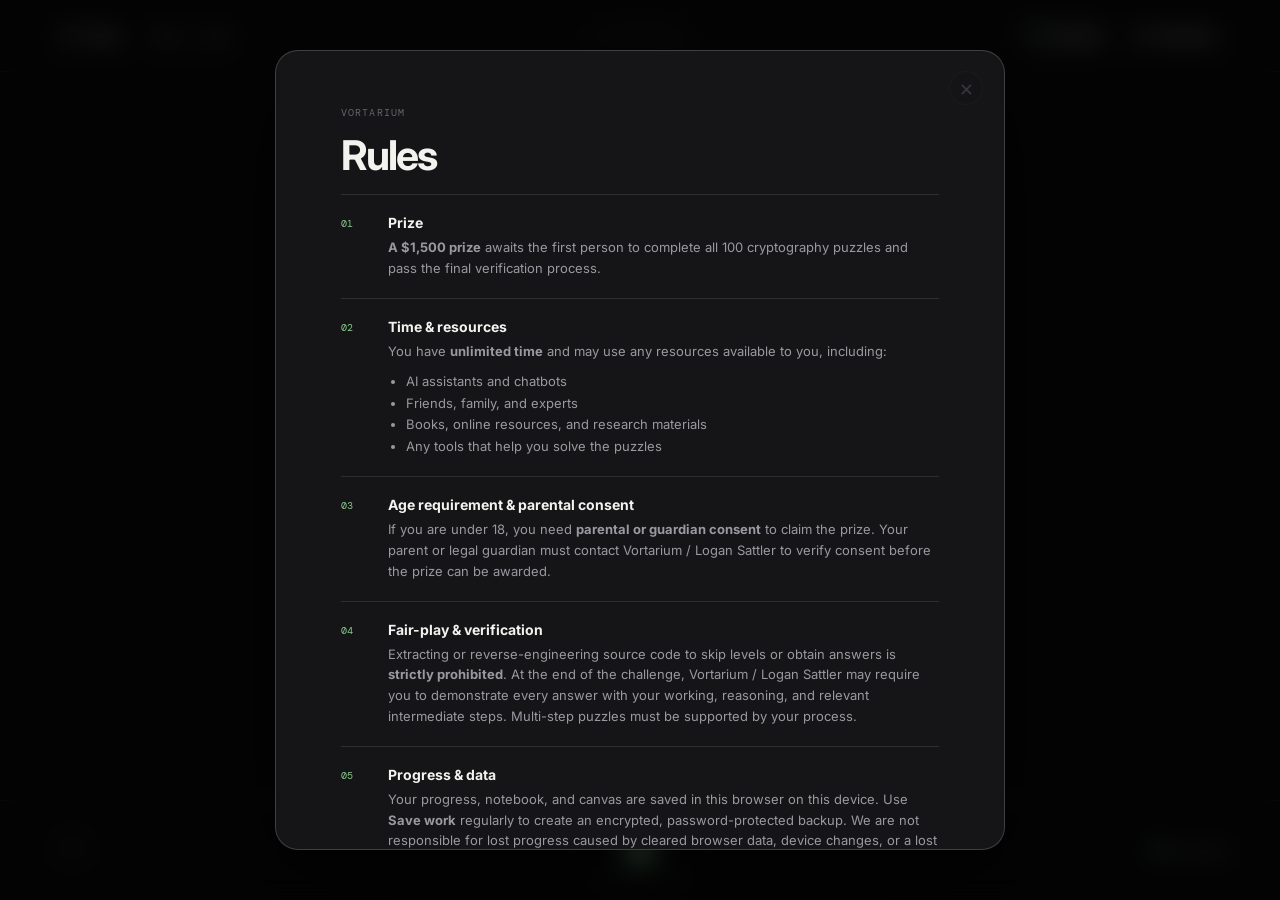
==== index.html @ d349df9b "Add files via upload" ====
<!doctype html>
<html lang="en">
  <head>
    <meta charset="UTF-8" />
    <meta name="viewport" content="width=device-width, initial-scale=1.0" />
    <meta name="theme-color" content="#0b0b0d" />
    <title>The Vortarium Puzzles</title>
    <link rel="preconnect" href="https://fonts.googleapis.com" />
    <link rel="preconnect" href="https://fonts.gstatic.com" crossorigin />
    <link href="https://fonts.googleapis.com/css2?family=DM+Mono:wght@400;500&family=Inter:wght@400;500;600;700&display=swap" rel="stylesheet" />
    <link rel="stylesheet" href="styles.css" />
  </head>
  <body>
    <div class="app-shell" id="appShell">
      <header class="app-header">
        <div class="header-side header-left">
          <button class="icon-button labeled-button" id="openRules" aria-label="Open rulebook">
            <span class="book-icon" aria-hidden="true"></span><span>Rules</span>
          </button>
          <div class="file-actions">
            <button class="icon-button compact-button" id="saveProgress" title="Download your encrypted work">Save</button>
            <button class="icon-button compact-button" id="loadProgress" title="Restore previously downloaded work">Load</button>
            <input id="importFile" type="file" accept=".txt" hidden />
          </div>
        </div>

        <div class="header-title">
          <p class="header-title-main">Vortarium</p>
          <p class="header-title-sub">100 Puzzle Challenge</p>
        </div>

        <div class="header-side header-right">
          <button class="canvas-launch" id="openCanvas" aria-label="Open infinite canvas">
            <span class="canvas-glyph" aria-hidden="true"><i></i><i></i><i></i><i></i></span>
            <span>Canvas</span>
          </button>
          <button class="icon-button labeled-button" id="toggleNotebook" aria-expanded="false">
            <span class="note-icon" aria-hidden="true"></span><span>Notebook</span>
          </button>
        </div>
      </header>

      <main class="workspace">
        <section class="question-pane" aria-live="polite">
          <div class="question-inner">
            <p class="eyebrow zone-label"><span id="zoneNumeral">I.</span> <span id="zoneName" class="zone-name">Foundation</span> <span class="zone-sep">—</span> <span id="zoneProgress">1/10</span></p>
            <h1 id="puzzleTitle">PUZZLE 1</h1>
            <div class="prompt-card" id="promptCard">
              <pre id="puzzlePrompt"></pre>
            </div>
            <div class="puzzle-media" id="puzzleMedia" hidden></div>
            <div class="puzzle-widget" id="puzzleWidget" hidden></div>
            <div class="answer-area">
              <label for="answerInput">Answer</label>
              <div class="answer-control">
                <input id="answerInput" autocomplete="off" autocapitalize="off" spellcheck="false" placeholder="Enter your answer" />
                <button id="submitAnswer" class="submit-button">Check <span>↵</span></button>
              </div>
              <p class="answer-message" id="answerMessage" role="status"></p>
            </div>
            <p class="archive-notice" id="archiveNotice" hidden>More puzzles will appear here when they are added.</p>
          </div>
        </section>

        <aside class="notebook-pane" id="notebookPane" aria-label="Shared notebook">
          <div class="notebook-head">
            <div><p class="eyebrow">PRIVATE WORKSPACE</p><h2>Notebook</h2></div>
            <button class="close-pane" id="closeNotebook" aria-label="Close notebook">×</button>
          </div>
          <div class="format-toolbar" aria-label="Notebook formatting">
            <button data-command="bold" title="Bold"><strong>B</strong></button>
            <button data-command="underline" title="Underline"><u>U</u></button>
            <span></span>
            <button data-command="insertUnorderedList" title="Bulleted list">• —</button>
            <button data-command="insertOrderedList" title="Numbered list">1.</button>
          </div>
          <div class="notebook-editor" id="notebookEditor" contenteditable="true" data-placeholder="Start a shared set of notes…"></div>
          <p class="notebook-foot">Saved automatically on this device.</p>
        </aside>
      </main>

      <footer class="app-footer">
        <button class="grid-button" id="openLevelSelect" aria-label="Choose a level" title="Level selection">
          <span></span><span></span><span></span><span></span>
        </button>
        <div class="footer-center">
          <div class="nav-buttons">
            <button class="nav-button" id="previousLevel" aria-label="Previous puzzle">←</button>
            <div class="level-readout">
              <p>PUZZLE</p>
              <div class="level-number-wrap"><span id="footerLevel">1</span></div>
            </div>
            <button class="nav-button" id="nextLevel" aria-label="Next puzzle">→</button>
          </div>
          <p class="footer-difficulty" id="footerDifficulty">PUZZLE 1 / 100</p>
        </div>
        <div class="footer-status"><span class="status-dot" id="statusDot"></span><span id="statusText">In progress</span></div>
      </footer>
    </div>

    <div class="modal-backdrop rules-backdrop hidden" id="rulesModal" role="dialog" aria-modal="true" aria-labelledby="rulesTitle">
      <section class="modal rules-modal">
        <button class="modal-x rules-x" id="closeRules" aria-label="Close rules" disabled>×</button>
        <div class="rules-scroll" id="rulesScroll">
          <p class="eyebrow">VORTARIUM</p>
          <h2 id="rulesTitle">Rules</h2>
          <div class="rule-card"><span>01</span><div><h3>Prize</h3><p><strong>A $1,500 prize</strong> awaits the first person to complete all 100 cryptography puzzles and pass the final verification process.</p></div></div>
          <div class="rule-card"><span>02</span><div><h3>Time &amp; resources</h3><p>You have <strong>unlimited time</strong> and may use any resources available to you, including:</p><ul><li>AI assistants and chatbots</li><li>Friends, family, and experts</li><li>Books, online resources, and research materials</li><li>Any tools that help you solve the puzzles</li></ul></div></div>
          <div class="rule-card"><span>03</span><div><h3>Age requirement &amp; parental consent</h3><p>If you are under 18, you need <strong>parental or guardian consent</strong> to claim the prize. Your parent or legal guardian must contact Vortarium / Logan Sattler to verify consent before the prize can be awarded.</p></div></div>
          <div class="rule-card"><span>04</span><div><h3>Fair-play &amp; verification</h3><p>Extracting or reverse-engineering source code to skip levels or obtain answers is <strong>strictly prohibited</strong>. At the end of the challenge, Vortarium / Logan Sattler may require you to demonstrate every answer with your working, reasoning, and relevant intermediate steps. Multi-step puzzles must be supported by your process.</p></div></div>
          <div class="rule-card"><span>05</span><div><h3>Progress &amp; data</h3><p>Your progress, notebook, and canvas are saved in this browser on this device. Use <strong>Save work</strong> regularly to create an encrypted, password-protected backup. We are not responsible for lost progress caused by cleared browser data, device changes, or a lost backup password.</p></div></div>
          <div class="rule-card"><span>06</span><div><h3>Puzzle instructions &amp; answers</h3><p>Every instruction for every level appears inside the puzzle screen. There are <strong>no hidden answers</strong> elsewhere in the interface. All answers are case-sensitive and must be typed <strong>exactly</strong> as the puzzle specifies.</p></div></div>
          <div class="rules-consent" id="rulesConsent">
            <label><input type="checkbox" id="termsCheck" /> <span>I have read and agree to these terms and conditions.</span></label>
            <button class="consent-close" id="consentClose" disabled>Begin puzzles <span>→</span></button>
          </div>
          <button class="reset-data-button" id="requestReset" hidden>RESET ALL DATA</button>
        </div>
      </section>
    </div>

    <div class="modal-backdrop hidden" id="levelsModal" role="dialog" aria-modal="true" aria-labelledby="levelsTitle">
      <section class="modal levels-modal">
        <button class="modal-x" id="closeLevelSelect" aria-label="Close level selection">×</button>
        <div class="modal-heading"><p class="eyebrow">PUZZLE INDEX</p><h2 id="levelsTitle">Select a puzzle</h2><p>Unlocked puzzles can be revisited at any time.</p></div>
        <div class="level-grid" id="levelGrid"></div>
        <div class="level-key"><span class="key-current"></span> Current <span class="key-unlocked"></span> Unlocked <span class="key-locked"></span> Locked</div>
      </section>
    </div>

    <section class="canvas-overlay hidden" id="canvasOverlay" aria-label="Infinite canvas">
      <div class="canvas-head">
        <div><p class="eyebrow">PRIVATE WORKSPACE</p><h2>Canvas</h2></div>
        <div class="canvas-controls">
          <div class="color-picker" aria-label="Ink color">
            <button class="color-swatch active" data-color="#f2f2ee" style="--swatch:#f2f2ee" title="White"></button>
            <button class="color-swatch" data-color="#ef7575" style="--swatch:#ef7575" title="Red"></button>
            <button class="color-swatch" data-color="#e9c65d" style="--swatch:#e9c65d" title="Yellow"></button>
            <button class="color-swatch" data-color="#88bf8a" style="--swatch:#88bf8a" title="Green"></button>
            <button class="color-swatch" data-color="#79a9eb" style="--swatch:#79a9eb" title="Blue"></button>
          </div>
          <button class="tool-toggle active" id="drawTool">Draw</button>
          <button class="tool-toggle" id="eraseTool">Erase</button>
          <button class="tool-toggle" id="clearCanvas">Clear</button>
          <button class="modal-x" id="closeCanvas" aria-label="Close canvas">×</button>
        </div>
      </div>
      <canvas id="drawingCanvas"></canvas>
      <div class="canvas-help">Scroll to zoom · Middle drag to pan · Left drag to draw · Right drag to erase</div>
    </section>

    <div class="lightbox-overlay hidden" id="imageLightbox" role="dialog" aria-modal="true" aria-label="Image preview">
      <button class="lightbox-close" id="closeLightbox" aria-label="Close image preview">×</button>
      <img id="lightboxImage" src="" alt="" />
    </div>

    <div class="text-overlay hidden" id="textOverlay" role="dialog" aria-modal="true" aria-label="Text file preview">
      <div class="text-overlay-head">
        <span id="textOverlayName">file.txt</span>
        <button class="modal-x" id="closeTextOverlay" aria-label="Close text preview">×</button>
      </div>
      <pre class="text-overlay-body" id="textOverlayBody"></pre>
    </div>

    <div class="modal-backdrop hidden" id="resetConfirmModal" role="dialog" aria-modal="true" aria-labelledby="resetConfirmTitle">
      <section class="modal reset-modal">
        <h2 id="resetConfirmTitle">Reset all data?</h2>
        <p>All puzzle progress, notebook notes, and canvas work on this device will be permanently erased.</p>
        <div class="reset-actions"><button class="secondary-button" id="cancelReset">Cancel</button><button class="danger-button" id="confirmReset">Yes, continue</button></div>
      </section>
    </div>

    <div class="modal-backdrop hidden" id="resetPhraseModal" role="dialog" aria-modal="true" aria-labelledby="resetPhraseTitle">
      <section class="modal reset-modal">
        <h2 id="resetPhraseTitle">One final check</h2>
        <p>Type this sentence exactly to permanently erase everything:</p>
        <p class="reset-phrase">I understand I will lose all my data.</p>
        <label class="sr-only" for="resetPhraseInput">Acknowledgement sentence</label>
        <input class="reset-phrase-input" id="resetPhraseInput" autocomplete="off" spellcheck="false" />
        <p class="reset-error" id="resetError" role="status"></p>
        <p class="reset-wait" id="resetWait" role="status"></p>
        <div class="reset-actions"><button class="secondary-button" id="cancelPhraseReset">Cancel</button><button class="danger-button" id="completeReset" disabled>Erase everything</button></div>
      </section>
    </div>

    <div class="toast" id="toast" role="status"></div>
    <script src="app.js"></script>
  </body>
</html>
---- styles.css ----
:root {
  color-scheme: dark;
  --bg: #0b0b0d;
  --surface: #131316;
  --surface-raised: #1a1a1e;
  --surface-soft: #202025;
  --line: rgba(255, 255, 255, .1);
  --line-bright: rgba(255, 255, 255, .18);
  --text: #f2f2ee;
  --muted: #99999f;
  --faint: #64646b;
  --accent: #91c996;
  --accent-rgb: 145, 201, 150;
  --danger: #e47070;
  font-family: Inter, Arial, sans-serif;
  background: var(--bg);
}

* { box-sizing: border-box; }
html, body { width: 100%; min-height: 100%; margin: 0; }
body { background: radial-gradient(ellipse 75% 50% at 50% -20%, #1c1c21 0%, var(--bg) 64%); color: var(--text); overflow: hidden; }
button, input { font: inherit; }
button { color: inherit; cursor: pointer; }
button:focus-visible, input:focus-visible, [contenteditable="true"]:focus-visible { outline: 2px solid var(--accent); outline-offset: 3px; }
.app-shell { height: 100dvh; min-height: 620px; display: grid; grid-template-rows: 72px minmax(0, 1fr) 100px; position: relative; overflow: hidden; }
.app-header, .app-footer { z-index: 5; background: rgba(13,13,15,.83); backdrop-filter: blur(22px); -webkit-backdrop-filter: blur(22px); }
.app-header { height: 72px; border-bottom: 1px solid var(--line); display: grid; grid-template-columns: 1fr minmax(0, 1fr) 1fr; align-items: center; padding: 0 clamp(18px, 4vw, 54px); }
.header-title { grid-column: 2; text-align: center; color: var(--faint); font-family: 'DM Mono', ui-monospace, monospace; line-height: 1.5; }
.header-title p { margin: 0; white-space: nowrap; overflow: hidden; text-overflow: ellipsis; letter-spacing: .1em; }
.header-title-main { font-size: 11px; }
.header-title-sub { font-size: 9px; }
.header-side { display: flex; align-items: center; gap: 10px; }
.header-right { justify-content: flex-end; }
.file-actions { display: flex; overflow: hidden; border: 1px solid var(--line); border-radius: 10px; }
.file-actions .compact-button + .compact-button { border-left: 1px solid var(--line); }
.icon-button, .canvas-launch, .nav-button, .grid-button, .submit-button, .close-pane, .modal-x, .format-toolbar button, .tool-toggle, .color-swatch, .consent-close { border: 0; background: transparent; transition: transform .18s ease, background-color .18s ease, color .18s ease, border-color .18s ease, opacity .18s ease; }
.icon-button:hover, .canvas-launch:hover, .nav-button:not(:disabled):hover, .grid-button:hover, .close-pane:hover, .modal-x:hover, .format-toolbar button:hover, .tool-toggle:hover { background: var(--surface-soft); }
.icon-button:active, .canvas-launch:active, .nav-button:active, .grid-button:active, .submit-button:active { transform: scale(.96); }
.labeled-button { min-height: 37px; display: inline-flex; align-items: center; gap: 9px; padding: 0 12px; border: 1px solid var(--line); border-radius: 10px; font-size: 12px; font-weight: 600; letter-spacing: .02em; }
.compact-button { padding: 9px 10px; font-size: 11px; font-weight: 600; color: var(--muted); }
.book-icon { width: 14px; height: 15px; display: block; border: 1.5px solid var(--text); border-radius: 2px 4px 4px 2px; position: relative; }
.book-icon::before { content: ''; position: absolute; left: 3px; top: 2px; height: 9px; border-left: 1px solid var(--text); opacity: .7; }
.note-icon { width: 13px; height: 16px; display: block; border: 1.5px solid var(--text); border-radius: 3px; position: relative; }
.note-icon::after { content: ''; position: absolute; width: 6px; height: 1px; top: 5px; left: 2px; background: var(--text); box-shadow: 0 3px 0 var(--text); }
.canvas-launch { display: flex; align-items: center; gap: 9px; padding: 8px 14px; border: 1px solid var(--line-bright); border-radius: 100px; background: rgba(255,255,255,.035); font-size: 12px; font-weight: 600; letter-spacing: .04em; }
.canvas-glyph { display: grid; grid-template-columns: repeat(2, 4px); gap: 2px; }
.canvas-glyph i { width: 4px; height: 4px; border-radius: 50%; background: var(--accent); }
.workspace { min-height: 0; display: flex; }
.question-pane { width: 100%; min-width: 0; overflow: auto; transition: width .42s cubic-bezier(.2,.8,.2,1); }
.question-inner { width: min(680px, calc(100% - 50px)); margin: 0 auto; min-height: 100%; padding: clamp(46px, 10vh, 100px) 0 70px; display: flex; flex-direction: column; justify-content: center; }
.question-meta { display: flex; gap: 10px; align-items: center; margin-bottom: 34px; }
.section-label, .difficulty-pill, .eyebrow, .answer-area label, .footer-difficulty { font-family: 'DM Mono', ui-monospace, monospace; font-size: 10px; letter-spacing: .11em; }
.section-label { color: var(--accent); }
.difficulty-pill { color: var(--muted); border-left: 1px solid var(--line-bright); padding-left: 10px; }
.eyebrow { color: var(--faint); margin: 0 0 11px; }
.zone-label { margin: 0 0 11px; }
.zone-name { font-weight: 700; }
.zone-sep { color: var(--faint); margin: 0 2px; }
h1, h2, h3, p { margin-top: 0; }
h1 { margin-bottom: 11px; font-size: clamp(30px, 4.2vw, 46px); letter-spacing: -.045em; line-height: 1.04; font-weight: 600; }
.instruction { margin-bottom: 30px; color: var(--muted); line-height: 1.6; font-size: 14px; }
.prompt-card { min-height: 154px; margin-bottom: 35px; border: 1px solid var(--line); border-radius: 20px; background: linear-gradient(135deg, rgba(255,255,255,.055), rgba(255,255,255,.016)); padding: 31px 34px; display: grid; place-items: center; box-shadow: inset 0 1px rgba(255,255,255,.035), 0 18px 40px rgba(0,0,0,.12); }
.prompt-card[hidden] { display: none; }
.prompt-card pre { white-space: pre-wrap; overflow-wrap: anywhere; text-align: center; font-family: 'DM Mono', ui-monospace, monospace; margin: 0; color: #f7f7f1; line-height: 1.7; font-size: clamp(16px, 2vw, 21px); letter-spacing: .02em; }
.puzzle-media { margin: -12px 0 30px; }
.puzzle-media[hidden] { display: none; }
.prompt-card[hidden] + .puzzle-media { margin-top: 0; }
.media-item { overflow: hidden; border: 1px solid var(--line); border-radius: 16px; background: #08080a; }
.media-item + .media-item { margin-top: 12px; }
.media-item img, .media-item video { display: block; width: 100%; max-height: 400px; object-fit: contain; }
.media-item img { cursor: zoom-in; }
.media-item audio { display: block; width: 100%; padding: 14px; filter: grayscale(1) contrast(.9); }
.text-file-open { display: flex; align-items: center; gap: 12px; width: 100%; padding: 16px 18px; border: 0; background: transparent; cursor: pointer; font-family: 'DM Mono', ui-monospace, monospace; color: var(--text); text-align: left; }
.text-file-open:hover { background: rgba(255,255,255,.03); }
.text-file-icon { flex: none; width: 26px; height: 32px; border: 1.5px solid var(--muted); border-radius: 3px; position: relative; }
.text-file-icon::before, .text-file-icon::after { content: ''; position: absolute; left: 5px; right: 5px; height: 1.5px; background: var(--muted); }
.text-file-icon::before { top: 11px; }
.text-file-icon::after { top: 17px; }
.text-file-name { flex: 1; font-size: 13px; letter-spacing: .02em; }
.text-file-expand { flex: none; font-size: 15px; color: var(--muted); }
.puzzle-media.multi { display: grid; grid-template-columns: repeat(auto-fit, minmax(160px, 1fr)); gap: 12px; }
.puzzle-media.multi .media-item { margin-top: 0; }
.puzzle-media.multi .media-item img, .puzzle-media.multi .media-item video { max-height: 220px; }
.puzzle-widget { margin: 0 0 30px; display: flex; justify-content: center; }
.puzzle-widget[hidden] { display: none; }
.morse-box { width: 120px; height: 120px; border-radius: 18px; border: 1px solid var(--line-bright); background: #0c0c0f; transition: background-color .05s linear; box-shadow: inset 0 1px rgba(255,255,255,.03); }
.morse-box.lit { background: #f2f2ee; box-shadow: 0 0 32px rgba(242,242,238,.55), inset 0 1px rgba(255,255,255,.03); }
.element-cards-row { display: flex; gap: 16px; }
.element-card { width: 112px; height: 132px; border: 1px solid var(--line-bright); border-radius: 14px; background: linear-gradient(135deg, rgba(255,255,255,.06), rgba(255,255,255,.015)); display: flex; flex-direction: column; align-items: center; justify-content: space-between; padding: 14px 8px; font-family: 'DM Mono', ui-monospace, monospace; }
.element-number { align-self: flex-start; font-size: 13px; color: var(--muted); }
.element-symbol { font-size: 42px; font-weight: 700; color: var(--text); line-height: 1; }
.element-weight { font-size: 12px; color: var(--muted); }
.text-overlay { position: fixed; inset: 0; z-index: 60; display: flex; flex-direction: column; background: #0b0b0d; opacity: 1; visibility: visible; transition: opacity .2s ease, visibility 0s linear; }
.text-overlay.hidden { opacity: 0; visibility: hidden; pointer-events: none; }
.text-overlay-head { flex: none; display: flex; align-items: center; justify-content: space-between; height: 62px; padding: 0 22px; border-bottom: 1px solid var(--line); font-family: 'DM Mono', ui-monospace, monospace; font-size: 13px; color: var(--muted); }
.text-overlay-head .modal-x { position: static; }
.text-overlay-body { flex: 1; margin: 0; padding: 30px clamp(20px, 6vw, 90px); overflow-y: auto; white-space: pre-wrap; overflow-wrap: anywhere; font-family: 'DM Mono', ui-monospace, monospace; font-size: 14px; line-height: 1.7; color: #f7f7f1; }
.text-overlay-body .text-overlay-image { display: block; max-width: 100%; height: auto; margin: 0 auto; }
.lightbox-overlay { position: fixed; inset: 0; z-index: 60; display: flex; align-items: center; justify-content: center; background: rgba(4,4,6,.92); backdrop-filter: blur(2px); opacity: 1; visibility: visible; transition: opacity .2s ease, visibility 0s linear; padding: 48px; }
.lightbox-overlay.hidden { opacity: 0; visibility: hidden; pointer-events: none; }
.lightbox-overlay img { max-width: 100%; max-height: 100%; object-fit: contain; border-radius: 12px; box-shadow: 0 30px 90px rgba(0,0,0,.55); }
.lightbox-close { position: fixed; top: 22px; right: 26px; width: 42px; height: 42px; border-radius: 50%; border: 1px solid var(--line-bright); background: #151518; color: var(--text); font-size: 22px; line-height: 1; cursor: pointer; display: grid; place-items: center; }
.lightbox-close:hover { background: #1d1d22; }
.answer-area label { display: block; margin: 0 0 9px 4px; color: var(--muted); }
.answer-control { display: flex; border: 1px solid var(--line-bright); border-radius: 13px; background: var(--surface); padding: 4px; transition: border-color .2s, box-shadow .2s, background .2s; }
.answer-control:focus-within { border-color: color-mix(in srgb, var(--accent), white 10%); box-shadow: 0 0 0 3px rgba(var(--accent-rgb), .12); }
#answerInput { height: 46px; min-width: 0; flex: 1; border: none; outline: none; color: var(--text); background: transparent; padding: 0 13px; font-family: 'DM Mono', monospace; font-size: 14px; }
#answerInput::placeholder { color: #5d5d64; }
.submit-button { min-width: 108px; border-radius: 9px; background: #efefe9; color: #101012; font-size: 12px; font-weight: 700; }
.submit-button span { font-size: 15px; margin-left: 5px; }
.submit-button:hover { background: white; }
.answer-message { height: 22px; margin: 8px 4px 0; color: var(--muted); font-size: 12px; }
.answer-area.correct .answer-control { border-color: var(--accent); background: rgba(var(--accent-rgb), .1); }
.answer-area.correct .submit-button { background: var(--accent); }
.answer-area.incorrect .answer-control { animation: bad-answer .54s ease; border-color: var(--danger); background: rgba(228,112,112,.07); }
@keyframes bad-answer { 25% { transform: translateX(-7px); } 55% { transform: translateX(7px); } 100% { transform: translateX(0); } }
.archive-notice { margin: 4px 2px 0; padding: 12px 14px; border-left: 2px solid var(--line-bright); background: rgba(255,255,255,.025); color: var(--muted); font-size: 12px; line-height: 1.5; }
.notebook-pane { width: 0; flex: 0 0 auto; overflow: hidden; visibility: hidden; background: #101014; border-left: 1px solid transparent; transition: width .42s cubic-bezier(.2,.8,.2,1), visibility 0s linear .42s, border-color .42s; }
.notebook-pane > * { opacity: 0; transition: opacity .2s ease; }
.app-shell.notes-open .question-pane { width: calc(100% - min(40vw, 470px)); }
.app-shell.notes-open .notebook-pane { width: min(40vw, 470px); visibility: visible; border-left-color: var(--line); transition-delay: 0s; }
.app-shell.notes-open .notebook-pane > * { opacity: 1; transition-delay: .19s; }
.notebook-head { height: 95px; display: flex; align-items: center; justify-content: space-between; padding: 22px 24px 15px; }
.notebook-head h2 { font-size: 22px; letter-spacing: -.04em; margin: 0; }
.close-pane, .modal-x { width: 34px; height: 34px; border: 1px solid var(--line); border-radius: 50%; color: var(--muted); font-size: 23px; line-height: 0; display: grid; place-items: center; }
.format-toolbar { height: 43px; padding: 0 19px; border-top: 1px solid var(--line); border-bottom: 1px solid var(--line); display: flex; gap: 5px; align-items: center; }
.format-toolbar button { width: 30px; height: 28px; border-radius: 6px; font-size: 12px; }
.format-toolbar span { height: 18px; border-left: 1px solid var(--line-bright); margin: 0 3px; }
.notebook-editor { height: calc(100% - 178px); overflow: auto; padding: 27px 26px; color: #d7d7d2; font-size: 14px; line-height: 1.75; outline: none; }
.notebook-editor:empty::before { content: attr(data-placeholder); color: #5b5b63; pointer-events: none; }
.notebook-editor ul, .notebook-editor ol { padding-left: 20px; }
.notebook-foot { height: 40px; margin: 0; padding: 0 26px; color: var(--faint); font-size: 10px; display: flex; align-items: center; border-top: 1px solid var(--line); }
.app-footer { position: relative; min-height: 100px; display: grid; grid-template-columns: 1fr auto 1fr; align-items: center; padding: 0 clamp(18px, 4vw, 54px); border-top: 1px solid var(--line); }
.grid-button { width: 42px; height: 42px; padding: 11px; display: grid; grid-template-columns: repeat(2, 1fr); gap: 4px; border: 1px solid var(--line); border-radius: 12px; }
.grid-button span { border: 1px solid var(--muted); border-radius: 2px; }
.footer-center { text-align: center; }
.nav-buttons { display: flex; gap: 22px; align-items: center; }
.nav-button { height: 36px; width: 36px; border: 1px solid var(--line); border-radius: 50%; font-size: 18px; }
.nav-button:disabled { opacity: .32; cursor: not-allowed; }
.level-readout p { margin: 0; color: var(--muted); font-family: 'DM Mono', monospace; font-size: 9px; letter-spacing: .13em; }
.level-number-wrap { height: 38px; min-width: 53px; position: relative; overflow: hidden; display: flex; justify-content: center; }
.level-number-wrap::before { content: ''; position: absolute; z-index: -1; top: 4px; width: 31px; height: 31px; border-radius: 50%; background: var(--accent); box-shadow: 0 0 20px rgba(var(--accent-rgb), .15); }
#footerLevel { display: block; position: relative; color: #0c0c0e; line-height: 38px; font-size: 21px; font-weight: 700; transition: transform .25s ease, opacity .2s ease; }
.footer-difficulty { margin: 2px 0 0; color: var(--faint); font-size: 9px; }
.footer-status { justify-self: end; color: var(--muted); font-size: 11px; display: flex; align-items: center; gap: 7px; }
.status-dot { width: 7px; height: 7px; border-radius: 50%; background: var(--accent); box-shadow: 0 0 9px rgba(var(--accent-rgb), .65); }
.modal-backdrop { position: fixed; z-index: 20; inset: 0; display: grid; place-items: center; padding: 22px; background: rgba(0,0,0,.68); backdrop-filter: blur(12px); opacity: 1; transition: opacity .25s ease; }
.modal-backdrop.hidden, .canvas-overlay.hidden { opacity: 0; visibility: hidden; pointer-events: none; }
.modal { position: relative; width: min(690px, 100%); max-height: min(800px, calc(100dvh - 44px)); overflow: hidden; border: 1px solid var(--line-bright); border-radius: 23px; background: #151518; box-shadow: 0 26px 100px rgba(0,0,0,.5); transform: translateY(0) scale(1); transition: transform .25s ease; }
.hidden .modal { transform: translateY(10px) scale(.98); }
.modal-x { position: absolute; z-index: 4; top: 20px; right: 21px; background: rgba(20,20,23,.92); }
.modal-x:disabled { opacity: .25; cursor: not-allowed; }
.rules-modal { width: min(730px, 100%); }
.rules-scroll { max-height: min(800px, calc(100dvh - 44px)); overflow: auto; padding: 55px clamp(25px, 6vw, 65px) 36px; scrollbar-color: var(--surface-soft) transparent; }
.rules-scroll h2, .levels-modal h2, .canvas-head h2 { margin-bottom: 14px; font-size: clamp(29px, 4vw, 41px); letter-spacing: -.05em; }
.rules-lead { max-width: 500px; margin-bottom: 38px; color: #c4c4c0; font-size: 16px; line-height: 1.55; }
.rule-card { display: grid; grid-template-columns: 32px 1fr; gap: 15px; padding: 19px 0; border-top: 1px solid var(--line); }
.rule-card > span { padding-top: 3px; color: var(--accent); font-family: 'DM Mono', monospace; font-size: 10px; }
.rule-card h3 { margin: 0 0 6px; font-size: 14px; }
.rule-card p { margin: 0; color: var(--muted); font-size: 13px; line-height: 1.6; }
.rule-card ul { margin: 10px 0 0; padding-left: 18px; color: var(--muted); font-size: 13px; line-height: 1.65; }
.rules-consent { margin-top: 17px; padding: 21px; border: 1px solid var(--line-bright); border-radius: 14px; background: rgba(255,255,255,.025); }
.rules-consent label { display: flex; gap: 10px; color: #d5d5d1; font-size: 12px; line-height: 1.45; cursor: pointer; }
.rules-consent input { accent-color: var(--accent); margin: 2px 0 0; }
.consent-close { margin-top: 17px; margin-left: auto; padding: 10px 13px; display: flex; align-items: center; gap: 10px; border-radius: 9px; background: var(--text); color: #101012; font-size: 12px; font-weight: 700; }
.consent-close:disabled { opacity: .3; cursor: not-allowed; }
.reset-data-button { width: 100%; margin-top: 16px; padding: 12px 16px; border: 1px solid rgba(228,112,112,.7); border-radius: 10px; background: rgba(228,112,112,.1); color: #ff9292; font-family: 'DM Mono', monospace; font-size: 11px; font-weight: 700; letter-spacing: .07em; }
.reset-data-button:hover { background: rgba(228,112,112,.2); border-color: var(--danger); }
.levels-modal { width: min(690px, 100%); max-height: calc(100dvh - 44px); padding: 34px clamp(22px, 5vw, 50px) 20px; display: flex; flex-direction: column; }
.modal-heading > p:last-of-type { margin-bottom: 14px; color: var(--muted); font-size: 13px; }
.level-grid { display: grid; grid-template-columns: repeat(10, 1fr); gap: clamp(5px, 1vw, 9px); }
.level-cell { height: clamp(22px, calc((100dvh - 230px) / 10), 54px); min-width: 0; padding: 0; border: 1px solid var(--line); border-radius: 9px; background: #1b1b1f; color: #626269; font-family: 'DM Mono', monospace; font-size: 11px; transition: transform .15s, background .15s, color .15s, border-color .15s; }
.level-cell.available { color: var(--cell-color); border-color: color-mix(in srgb, var(--cell-color), transparent 60%); cursor: pointer; }
.level-cell.available:hover { transform: translateY(-2px); background: color-mix(in srgb, var(--cell-color), #151518 84%); }
.level-cell.current { color: #111114; border-color: var(--cell-color); background: var(--cell-color); box-shadow: 0 0 16px color-mix(in srgb, var(--cell-color), transparent 70%); }
.level-key { display: flex; align-items: center; gap: 7px; margin-top: 12px; color: var(--faint); font-size: 10px; }
.level-key span { width: 8px; height: 8px; display: inline-block; margin-left: 7px; border-radius: 2px; }
.level-key span:first-child { margin-left: 0; }
.key-current { background: var(--accent); border-radius: 50% !important; }.key-unlocked { border: 1px solid var(--accent); }.key-locked { background: #35353a; }
.canvas-overlay { position: fixed; z-index: 15; top: 72px; right: 0; bottom: 100px; width: min(40vw, 470px); border-left: 1px solid var(--line); background: #101013; box-shadow: -22px 0 46px rgba(0,0,0,.22); opacity: 1; visibility: visible; transition: opacity .25s, visibility .25s, width .3s ease; }
.app-shell.canvas-open .question-pane { width: calc(100% - min(40vw, 470px)); }
.canvas-head { height: 77px; position: absolute; z-index: 2; top: 0; left: 0; right: 0; padding: 0 14px; border-bottom: 1px solid var(--line); background: rgba(16,16,19,.9); backdrop-filter: blur(14px); display: flex; justify-content: space-between; align-items: center; }
.canvas-head .eyebrow { margin-bottom: 3px; font-size: 9px; }.canvas-head h2 { margin: 0; font-size: 22px; }
.canvas-controls { display: flex; align-items: center; gap: 4px; }
.color-picker { margin-right: 4px; padding-right: 5px; border-right: 1px solid var(--line); display: flex; gap: 4px; }
.color-swatch { width: 21px; height: 21px; border: 2px solid transparent; border-radius: 50%; background: var(--swatch); }.color-swatch.active { border-color: white; transform: scale(1.12); }
.tool-toggle { min-height: 31px; padding: 0 7px; border: 1px solid var(--line); border-radius: 8px; color: var(--muted); font-size: 11px; }.tool-toggle.active { border-color: var(--accent); background: rgba(var(--accent-rgb), .12); color: var(--accent); }
#clearCanvas:hover { color: var(--danger); border-color: var(--danger); }
#drawingCanvas { position: absolute; inset: 77px 0 0; width: 100%; height: calc(100% - 77px); cursor: crosshair; background-color: #29292e; background-image: radial-gradient(circle, rgba(255,255,255,.11) 1px, transparent 1px); background-size: 25px 25px; }
.invisible-prompt-text { color: transparent; user-select: text; }
.invisible-prompt-text::selection { color: #101012; background: #f2f2ee; }
.canvas-help { position: absolute; z-index: 2; left: 50%; bottom: 20px; transform: translateX(-50%); padding: 8px 12px; border: 1px solid var(--line); border-radius: 100px; background: rgba(21,21,24,.85); color: var(--muted); font-size: 10px; white-space: nowrap; pointer-events: none; }
.reset-modal { width: min(460px, 100%); padding: 38px; }
.reset-modal h2 { margin: 0 0 12px; font-size: 28px; letter-spacing: -.04em; }
.reset-modal > p { color: var(--muted); font-size: 14px; line-height: 1.6; }
.reset-phrase { margin: 15px 0; padding: 11px 12px; border: 1px solid var(--line); border-radius: 8px; background: rgba(255,255,255,.04); color: #ecece6 !important; font-family: 'DM Mono', monospace; font-size: 12px !important; }
.reset-phrase-input { width: 100%; height: 45px; border: 1px solid var(--line-bright); border-radius: 9px; outline: none; background: #0d0d10; color: var(--text); padding: 0 12px; font-family: 'DM Mono', monospace; font-size: 13px; }
.reset-phrase-input:focus { border-color: var(--danger); box-shadow: 0 0 0 3px rgba(228,112,112,.12); }
.reset-error { height: 18px; margin: 7px 0 0 !important; color: var(--danger) !important; font-size: 11px !important; }
.reset-wait { min-height: 18px; margin: 7px 0 0 !important; color: var(--muted) !important; font-size: 11px !important; }
.reset-actions { display: flex; justify-content: flex-end; gap: 9px; margin-top: 20px; }
.secondary-button, .danger-button { min-height: 39px; padding: 0 13px; border-radius: 8px; font-size: 12px; font-weight: 700; }
.secondary-button { border: 1px solid var(--line-bright); background: transparent; color: var(--muted); }
.secondary-button:hover { background: var(--surface-soft); color: var(--text); }
.danger-button { border: 1px solid var(--danger); background: var(--danger); color: #251111; }
.danger-button:disabled { opacity: .35; cursor: not-allowed; }
.danger-button:not(:disabled):hover { background: #f08080; }
.sr-only { position: absolute; width: 1px; height: 1px; padding: 0; margin: -1px; overflow: hidden; clip: rect(0, 0, 0, 0); white-space: nowrap; border: 0; }
.toast { position: fixed; z-index: 99; left: 50%; bottom: 117px; padding: 10px 14px; border: 1px solid var(--line-bright); border-radius: 10px; background: #26262a; color: #e5e5e0; font-size: 12px; box-shadow: 0 8px 30px rgba(0,0,0,.35); transform: translate(-50%, 13px); opacity: 0; pointer-events: none; transition: transform .2s, opacity .2s; }.toast.show { transform: translate(-50%, 0); opacity: 1; }
@media (max-width: 760px) { .app-shell { min-height: 560px; grid-template-rows: 62px minmax(0,1fr) 88px; }.app-header { height: 62px; padding: 0 14px; }.header-title { font-size: 10px; }.labeled-button span:last-child, .canvas-launch span:last-child, .file-actions { display: none; }.labeled-button { min-width: 37px; padding: 0; justify-content: center; }.canvas-launch { padding: 9px 11px; }.question-inner { width: min(100% - 34px, 680px); padding: 44px 0; }.app-shell.notes-open .question-pane, .app-shell.canvas-open .question-pane { display: none; }.app-shell.notes-open .notebook-pane { width: 100%; }.app-footer { min-height: 88px; padding: 0 17px; }.footer-status { display: none; }.nav-buttons { gap: 13px; }.level-grid { gap: 5px; }.levels-modal { padding: 35px 20px 18px; }.canvas-overlay { top: 62px; bottom: 88px; width: 100%; border-left: 0; }.canvas-head { height: 69px; padding: 0 13px; }.color-picker { margin: 0; padding: 0; border: 0; }.tool-toggle { display: none; }.canvas-help { bottom: 13px; font-size: 9px; }.rules-scroll { padding: 48px 25px 25px; }.reset-modal { padding: 28px 24px; } }
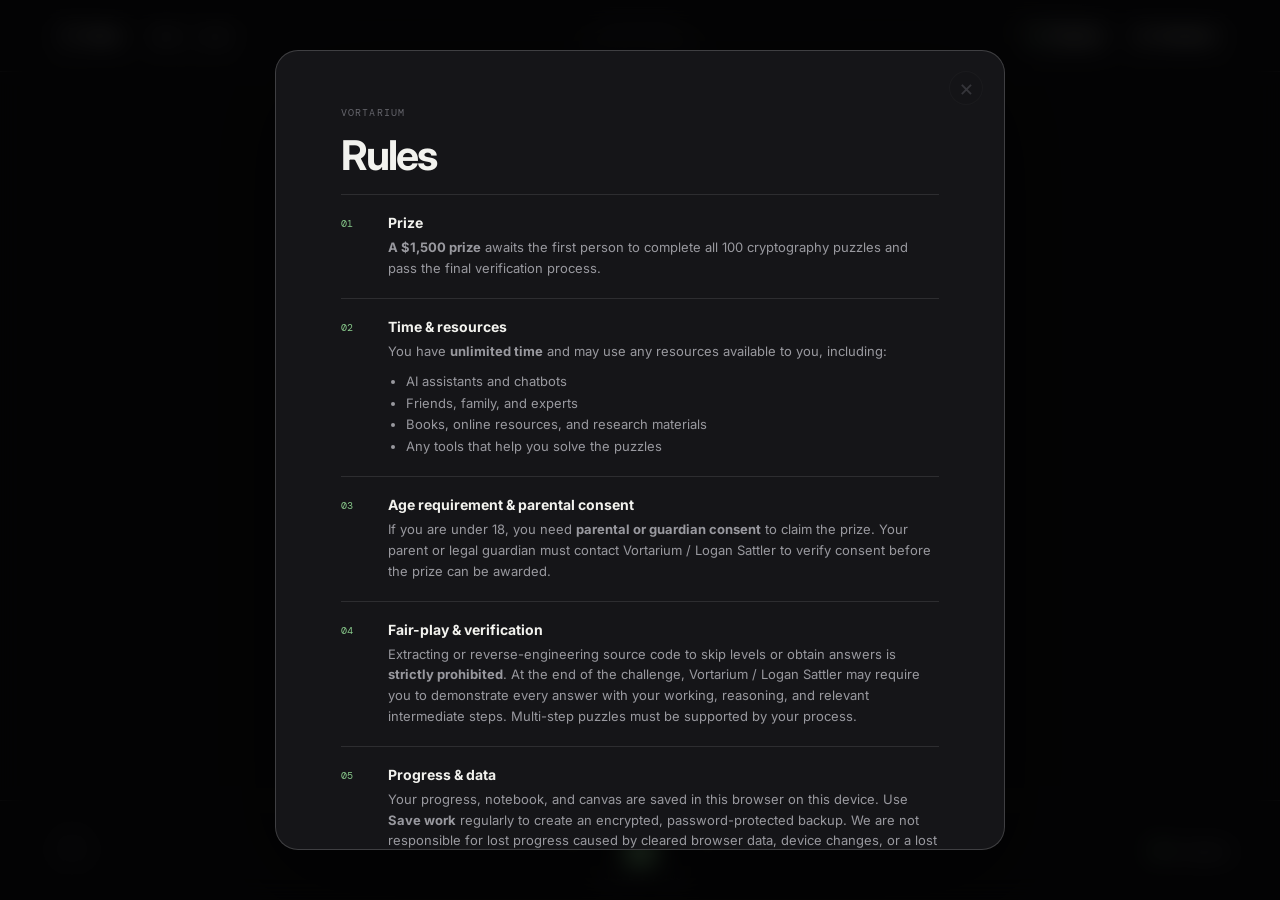
==== commit b41cba8b: "Add files via upload" ====
--- a/index.html
+++ b/index.html
@@ -53,6 +53,7 @@
             <div class="answer-area">
               <label for="answerInput">Answer</label>
               <div class="answer-control">
+                <button type="button" class="answer-part-toggle" id="answerPartToggle" hidden aria-label="Switch answer"></button>
                 <input id="answerInput" autocomplete="off" autocapitalize="off" spellcheck="false" placeholder="Enter your answer" />
                 <button id="submitAnswer" class="submit-button">Check <span>↵</span></button>
               </div>
@@ -124,7 +125,16 @@
         <button class="modal-x" id="closeLevelSelect" aria-label="Close level selection">×</button>
         <div class="modal-heading"><p class="eyebrow">PUZZLE INDEX</p><h2 id="levelsTitle">Select a puzzle</h2><p>Unlocked puzzles can be revisited at any time.</p></div>
         <div class="level-grid" id="levelGrid"></div>
-        <div class="level-key"><span class="key-current"></span> Current <span class="key-unlocked"></span> Unlocked <span class="key-locked"></span> Locked</div>
+        <div class="level-key"><span class="key-complete"></span> Complete <span class="key-current"></span> Currently on <span class="key-locked"></span> Locked</div>
+      </section>
+    </div>
+
+    <div class="modal-backdrop hidden" id="answerPartsModal" role="dialog" aria-modal="true" aria-labelledby="answerPartsTitle">
+      <section class="modal answer-parts-modal">
+        <button class="modal-x" id="closeAnswerParts" aria-label="Close answer selection">×</button>
+        <div class="modal-heading"><p class="eyebrow">MULTI-PART ANSWER</p><h2 id="answerPartsTitle">Select an answer</h2><p>Switch between the parts of this puzzle.</p></div>
+        <div class="level-grid answer-parts-grid" id="answerPartsGrid"></div>
+        <div class="level-key"><span class="key-complete"></span> Solved <span class="key-current"></span> Current <span class="key-locked"></span> Not yet reached</div>
       </section>
     </div>
 
--- a/styles.css
+++ b/styles.css
@@ -90,6 +90,9 @@
 .element-number { align-self: flex-start; font-size: 13px; color: var(--muted); }
 .element-symbol { font-size: 42px; font-weight: 700; color: var(--text); line-height: 1; }
 .element-weight { font-size: 12px; color: var(--muted); }
+.braille-box { display: grid; grid-template-columns: repeat(2, 1fr); grid-template-rows: repeat(3, 1fr); gap: 10px; width: 76px; height: 108px; padding: 14px; border-radius: 18px; border: 1px solid var(--line-bright); background: #0c0c0f; box-shadow: inset 0 1px rgba(255,255,255,.03); }
+.braille-dot { border-radius: 50%; background: #1c1c20; transition: background-color .05s linear, box-shadow .05s linear; }
+.braille-dot.lit { background: #f2f2ee; box-shadow: 0 0 14px rgba(242,242,238,.6); }
 .text-overlay { position: fixed; inset: 0; z-index: 60; display: flex; flex-direction: column; background: #0b0b0d; opacity: 1; visibility: visible; transition: opacity .2s ease, visibility 0s linear; }
 .text-overlay.hidden { opacity: 0; visibility: hidden; pointer-events: none; }
 .text-overlay-head { flex: none; display: flex; align-items: center; justify-content: space-between; height: 62px; padding: 0 22px; border-bottom: 1px solid var(--line); font-family: 'DM Mono', ui-monospace, monospace; font-size: 13px; color: var(--muted); }
@@ -102,11 +105,17 @@
 .lightbox-close { position: fixed; top: 22px; right: 26px; width: 42px; height: 42px; border-radius: 50%; border: 1px solid var(--line-bright); background: #151518; color: var(--text); font-size: 22px; line-height: 1; cursor: pointer; display: grid; place-items: center; }
 .lightbox-close:hover { background: #1d1d22; }
 .answer-area label { display: block; margin: 0 0 9px 4px; color: var(--muted); }
-.answer-control { display: flex; border: 1px solid var(--line-bright); border-radius: 13px; background: var(--surface); padding: 4px; transition: border-color .2s, box-shadow .2s, background .2s; }
+.answer-control { display: flex; align-items: center; gap: 6px; border: 1px solid var(--line-bright); border-radius: 13px; background: var(--surface); padding: 4px; transition: border-color .2s, box-shadow .2s, background .2s; }
 .answer-control:focus-within { border-color: color-mix(in srgb, var(--accent), white 10%); box-shadow: 0 0 0 3px rgba(var(--accent-rgb), .12); }
-#answerInput { height: 46px; min-width: 0; flex: 1; border: none; outline: none; color: var(--text); background: transparent; padding: 0 13px; font-family: 'DM Mono', monospace; font-size: 14px; }
+.answer-part-toggle { flex: none; width: 38px; height: 42px; margin-left: 4px; border: 1px solid var(--line); border-radius: 9px; background: var(--surface-soft); color: var(--text); font-family: 'DM Mono', ui-monospace, monospace; font-size: 13px; font-weight: 700; display: grid; place-items: center; cursor: pointer; transition: border-color .18s ease, background-color .18s ease, color .18s ease, transform .15s ease; }
+.answer-part-toggle[hidden] { display: none; }
+.answer-part-toggle:hover:not(:disabled) { border-color: var(--accent); color: var(--accent); }
+.answer-part-toggle:active:not(:disabled) { transform: scale(.94); }
+.answer-part-toggle:disabled { cursor: default; }
+.answer-part-toggle.solved { border-color: var(--accent); color: var(--accent); background: rgba(var(--accent-rgb), .1); }
+#answerInput { height: 42px; min-width: 0; flex: 1; border: none; outline: none; color: var(--text); background: transparent; padding: 0 12px; font-family: 'DM Mono', monospace; font-size: 13px; }
 #answerInput::placeholder { color: #5d5d64; }
-.submit-button { min-width: 108px; border-radius: 9px; background: #efefe9; color: #101012; font-size: 12px; font-weight: 700; }
+.submit-button { min-width: 108px; height: 50px; display: flex; align-items: center; justify-content: center; border-radius: 9px; background: #efefe9; color: #101012; font-size: 12px; font-weight: 700; }
 .submit-button span { font-size: 15px; margin-left: 5px; }
 .submit-button:hover { background: white; }
 .answer-message { height: 22px; margin: 8px 4px 0; color: var(--muted); font-size: 12px; }
@@ -173,10 +182,23 @@
 .level-cell.available { color: var(--cell-color); border-color: color-mix(in srgb, var(--cell-color), transparent 60%); cursor: pointer; }
 .level-cell.available:hover { transform: translateY(-2px); background: color-mix(in srgb, var(--cell-color), #151518 84%); }
 .level-cell.current { color: #111114; border-color: var(--cell-color); background: var(--cell-color); box-shadow: 0 0 16px color-mix(in srgb, var(--cell-color), transparent 70%); }
+.level-cell.solved { border-width: 2px; border-color: var(--cell-color); box-shadow: 0 0 0 3px color-mix(in srgb, var(--cell-color), transparent 72%); }
+.level-cell.current.solved { box-shadow: 0 0 0 3px color-mix(in srgb, var(--cell-color), transparent 55%), 0 0 16px color-mix(in srgb, var(--cell-color), transparent 70%); }
+.answer-parts-modal { padding: 34px clamp(22px, 5vw, 50px) 30px; }
+.answer-parts-grid { grid-template-columns: repeat(auto-fill, minmax(52px, 1fr)); }
+.answer-part-cell { height: 48px; min-width: 0; padding: 0; border: 1px solid var(--line); border-radius: 10px; background: #1b1b1f; color: #626269; font-family: 'DM Mono', monospace; font-size: 13px; position: relative; transition: transform .15s, background .15s, color .15s, border-color .15s; }
+.answer-part-cell.reached { color: var(--accent); border-color: color-mix(in srgb, var(--accent), transparent 60%); cursor: pointer; }
+.answer-part-cell.reached:hover { transform: translateY(-2px); background: color-mix(in srgb, var(--accent), #151518 84%); }
+.answer-part-cell:disabled { cursor: not-allowed; }
+.answer-part-cell.current { color: #111114; border-color: var(--accent); background: var(--accent); box-shadow: 0 0 16px rgba(var(--accent-rgb), .3); }
+.answer-part-cell.solved { border-width: 2px; border-color: var(--accent); box-shadow: 0 0 0 3px rgba(var(--accent-rgb), .22); }
+.answer-part-cell.current.solved { box-shadow: 0 0 0 3px rgba(var(--accent-rgb), .3), 0 0 16px rgba(var(--accent-rgb), .3); }
+.answer-part-cell.solved::after { content: '✓'; position: absolute; top: 4px; right: 6px; font-size: 9px; color: var(--accent); }
+.answer-part-cell.current.solved::after { color: #111114; }
 .level-key { display: flex; align-items: center; gap: 7px; margin-top: 12px; color: var(--faint); font-size: 10px; }
 .level-key span { width: 8px; height: 8px; display: inline-block; margin-left: 7px; border-radius: 2px; }
 .level-key span:first-child { margin-left: 0; }
-.key-current { background: var(--accent); border-radius: 50% !important; }.key-unlocked { border: 1px solid var(--accent); }.key-locked { background: #35353a; }
+.key-complete { background: var(--accent); border-radius: 2px; }.key-current { border: 2px solid var(--accent); background: transparent; border-radius: 4px !important; }.key-locked { background: #35353a; }
 .canvas-overlay { position: fixed; z-index: 15; top: 72px; right: 0; bottom: 100px; width: min(40vw, 470px); border-left: 1px solid var(--line); background: #101013; box-shadow: -22px 0 46px rgba(0,0,0,.22); opacity: 1; visibility: visible; transition: opacity .25s, visibility .25s, width .3s ease; }
 .app-shell.canvas-open .question-pane { width: calc(100% - min(40vw, 470px)); }
 .canvas-head { height: 77px; position: absolute; z-index: 2; top: 0; left: 0; right: 0; padding: 0 14px; border-bottom: 1px solid var(--line); background: rgba(16,16,19,.9); backdrop-filter: blur(14px); display: flex; justify-content: space-between; align-items: center; }
@@ -207,4 +229,4 @@
 .danger-button:not(:disabled):hover { background: #f08080; }
 .sr-only { position: absolute; width: 1px; height: 1px; padding: 0; margin: -1px; overflow: hidden; clip: rect(0, 0, 0, 0); white-space: nowrap; border: 0; }
 .toast { position: fixed; z-index: 99; left: 50%; bottom: 117px; padding: 10px 14px; border: 1px solid var(--line-bright); border-radius: 10px; background: #26262a; color: #e5e5e0; font-size: 12px; box-shadow: 0 8px 30px rgba(0,0,0,.35); transform: translate(-50%, 13px); opacity: 0; pointer-events: none; transition: transform .2s, opacity .2s; }.toast.show { transform: translate(-50%, 0); opacity: 1; }
-@media (max-width: 760px) { .app-shell { min-height: 560px; grid-template-rows: 62px minmax(0,1fr) 88px; }.app-header { height: 62px; padding: 0 14px; }.header-title { font-size: 10px; }.labeled-button span:last-child, .canvas-launch span:last-child, .file-actions { display: none; }.labeled-button { min-width: 37px; padding: 0; justify-content: center; }.canvas-launch { padding: 9px 11px; }.question-inner { width: min(100% - 34px, 680px); padding: 44px 0; }.app-shell.notes-open .question-pane, .app-shell.canvas-open .question-pane { display: none; }.app-shell.notes-open .notebook-pane { width: 100%; }.app-footer { min-height: 88px; padding: 0 17px; }.footer-status { display: none; }.nav-buttons { gap: 13px; }.level-grid { gap: 5px; }.levels-modal { padding: 35px 20px 18px; }.canvas-overlay { top: 62px; bottom: 88px; width: 100%; border-left: 0; }.canvas-head { height: 69px; padding: 0 13px; }.color-picker { margin: 0; padding: 0; border: 0; }.tool-toggle { display: none; }.canvas-help { bottom: 13px; font-size: 9px; }.rules-scroll { padding: 48px 25px 25px; }.reset-modal { padding: 28px 24px; } }
+@media (max-width: 760px) { .app-shell { min-height: 560px; grid-template-rows: 62px minmax(0,1fr) 88px; }.app-header { height: 62px; padding: 0 14px; }.header-title { font-size: 10px; }.labeled-button span:last-child, .canvas-launch span:last-child, .file-actions { display: none; }.labeled-button { min-width: 37px; padding: 0; justify-content: center; }.canvas-launch { padding: 9px 11px; }.question-inner { width: min(100% - 34px, 680px); padding: 44px 0; }.app-shell.notes-open .question-pane, .app-shell.canvas-open .question-pane { display: none; }.app-shell.notes-open .notebook-pane { width: 100%; }.app-footer { min-height: 88px; padding: 0 17px; }.footer-status { display: none; }.nav-buttons { gap: 13px; }.level-grid { gap: 5px; }.levels-modal { padding: 35px 20px 18px; }.canvas-overlay { top: 62px; bottom: 88px; width: 100%; border-left: 0; }.canvas-head { height: 69px; padding: 0 13px; }.color-picker { margin: 0; padding: 0; border: 0; }.tool-toggle { display: none; }.canvas-help { bottom: 13px; font-size: 9px; }.rules-scroll { padding: 48px 25px 25px; }.reset-modal { padding: 28px 24px; } }
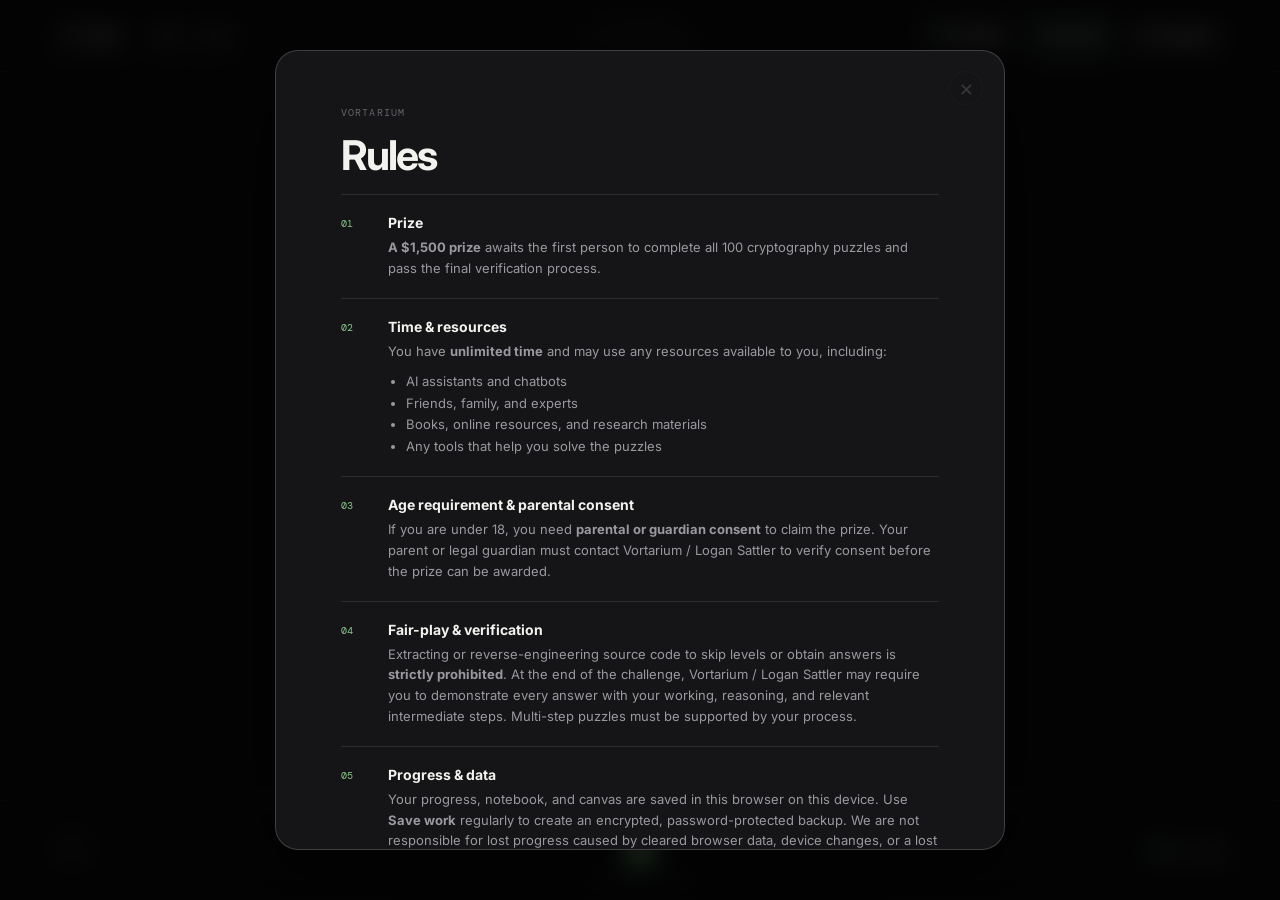
==== commit 62e9df04: "Add files via upload" ====
--- a/index.html
+++ b/index.html
@@ -33,6 +33,10 @@
           <button class="canvas-launch" id="openCanvas" aria-label="Open infinite canvas">
             <span class="canvas-glyph" aria-hidden="true"><i></i><i></i><i></i><i></i></span>
             <span>Canvas</span>
+          </button>
+          <button class="canvas-launch guide-launch" id="openGuide" aria-label="Open player guide">
+            <span class="bulb-icon" aria-hidden="true"></span>
+            <span>Guide</span>
           </button>
           <button class="icon-button labeled-button" id="toggleNotebook" aria-expanded="false">
             <span class="note-icon" aria-hidden="true"></span><span>Notebook</span>
@@ -120,6 +124,41 @@
       </section>
     </div>
 
+    <div class="modal-backdrop hidden" id="guideModal" role="dialog" aria-modal="true" aria-labelledby="guideTitle">
+      <section class="modal guide-modal">
+        <button class="modal-x" id="closeGuide" aria-label="Close guide">×</button>
+        <div class="guide-scroll" id="guideScroll">
+          <p class="eyebrow">PLAYER GUIDE</p>
+          <h2 id="guideTitle">How To Approach These Puzzles</h2>
+          <p class="rules-lead">No answers here - just a few things you can do that will help you before you go looking for answers that aren't there.</p>
+          <div class="rule-card guide-card"><span class="bulb-icon" aria-hidden="true"></span><div><h3>Read Every Word Carefully</h3><p>Every instruction you need lives inside the puzzle screen; the prompt, any image or audio, etc. Slow down and read (or look, or listen) closely before assuming something is missing. The section name and puzzle number is unrelated to all puzzles.</p></div></div>
+          <div class="rule-card guide-card"><span class="bulb-icon" aria-hidden="true"></span><div><h3>Answers Are Case-Sensitive</h3><p>Each box accepts exactly one typed answer, character for character. If you're confident in the word itself but it keeps getting rejected, try it in <strong>ALL CAPS</strong>, <strong>all lowercase</strong>, and <strong>First Letter Capitalized</strong> before assuming you're on the wrong track.</p></div></div>
+          <div class="rule-card guide-card"><span class="bulb-icon" aria-hidden="true"></span><div><h3>There's Only One Right Answer</h3><p>Each box has a single accepted answer. That's the whole reason formatting matters. If the puzzle isn't guessing at what you meant, it's matching exactly what it expects.</p></div></div>
+          <div class="rule-card guide-card"><span class="bulb-icon" aria-hidden="true"></span><div><h3>Think Outside The Box</h3><p>Not every puzzle is a plain question with a plain answer. Meaning can hide in formatting, spacing, ordering, imagery, or something easy to skim past. If the obvious reading isn't working, try looking at the puzzle from a different angle entirely.</p></div></div>
+          <div class="rule-card guide-card"><span class="bulb-icon" aria-hidden="true"></span><div><h3>Use Outside Resources</h3><p>The rules allow it, so use it: cipher identifiers and decoders, search engines, reference sites, or a friend to share answers with (just make sure you know how to still solve it even with their help). If something looks encoded, look up how that kind of encoding works and try decoding it by hand or with an online tool.</p></div></div>
+          <div class="hint-divider"></div>
+          <button class="hint-trigger" id="openHint" aria-label="Buy a hint for your current puzzle">
+            <span class="bulb-icon" aria-hidden="true"></span><span id="hintTriggerLabel">Still need help? Buy a Hint!</span>
+          </button>
+        </div>
+      </section>
+    </div>
+
+    <div class="modal-backdrop hidden" id="hintModal" role="dialog" aria-modal="true" aria-labelledby="hintTitle">
+      <section class="modal hint-modal">
+        <button class="modal-x" id="closeHint" aria-label="Close hint purchase">×</button>
+        <div class="hint-modal-inner">
+          <p class="eyebrow">HINT — PUZZLE <span id="hintLevel">1</span></p>
+          <h2 id="hintTitle" class="hint-price">$0.01</h2>
+          <p class="hint-copy" id="hintCopy">This sends a request to the puzzlemaster for a hint on your current puzzle. You'll open an email, already filled out, and can send it whenever you're ready. We'll follow up with next steps.</p>
+          <div class="hint-actions">
+            <button class="secondary-button" id="cancelHint">Cancel</button>
+            <button class="hint-proceed" id="proceedHint">Proceed <span>→</span></button>
+          </div>
+        </div>
+      </section>
+    </div>
+
     <div class="modal-backdrop hidden" id="levelsModal" role="dialog" aria-modal="true" aria-labelledby="levelsTitle">
       <section class="modal levels-modal">
         <button class="modal-x" id="closeLevelSelect" aria-label="Close level selection">×</button>
--- a/styles.css
+++ b/styles.css
@@ -45,6 +45,11 @@
 .canvas-launch { display: flex; align-items: center; gap: 9px; padding: 8px 14px; border: 1px solid var(--line-bright); border-radius: 100px; background: rgba(255,255,255,.035); font-size: 12px; font-weight: 600; letter-spacing: .04em; }
 .canvas-glyph { display: grid; grid-template-columns: repeat(2, 4px); gap: 2px; }
 .canvas-glyph i { width: 4px; height: 4px; border-radius: 50%; background: var(--accent); }
+.guide-launch { border-color: color-mix(in srgb, var(--accent), transparent 45%); background: rgba(var(--accent-rgb), .08); color: var(--accent); }
+.guide-launch:hover { background: rgba(var(--accent-rgb), .16); }
+.bulb-icon { width: 13px; height: 16px; position: relative; display: block; }
+.bulb-icon::before { content: ''; position: absolute; top: 0; left: 1.5px; width: 10px; height: 10px; border-radius: 50%; border: 1.5px solid currentColor; background: rgba(var(--accent-rgb), .18); }
+.bulb-icon::after { content: ''; position: absolute; bottom: 0; left: 4.5px; width: 4px; height: 3px; border: 1.3px solid currentColor; border-top: 0; border-radius: 0 0 1px 1px; }
 .workspace { min-height: 0; display: flex; }
 .question-pane { width: 100%; min-width: 0; overflow: auto; transition: width .42s cubic-bezier(.2,.8,.2,1); }
 .question-inner { width: min(680px, calc(100% - 50px)); margin: 0 auto; min-height: 100%; padding: clamp(46px, 10vh, 100px) 0 70px; display: flex; flex-direction: column; justify-content: center; }
@@ -161,6 +166,23 @@
 .modal-x:disabled { opacity: .25; cursor: not-allowed; }
 .rules-modal { width: min(730px, 100%); }
 .rules-scroll { max-height: min(800px, calc(100dvh - 44px)); overflow: auto; padding: 55px clamp(25px, 6vw, 65px) 36px; scrollbar-color: var(--surface-soft) transparent; }
+.guide-modal { width: min(650px, 100%); }
+.guide-scroll { max-height: min(800px, calc(100dvh - 44px)); overflow: auto; padding: 55px clamp(25px, 6vw, 65px) 36px; scrollbar-color: var(--surface-soft) transparent; }
+.guide-card > span { padding-top: 1px; }
+.hint-divider { margin: 24px 0 20px; border-top: 1px solid var(--line); }
+.hint-trigger { display: flex; align-items: center; gap: 10px; width: 100%; padding: 14px 16px; border: 1px solid var(--line-bright); border-radius: 12px; background: rgba(255,255,255,.025); color: var(--text); font-size: 13px; font-weight: 600; }
+.hint-trigger:hover:not(:disabled) { background: var(--surface-soft); border-color: var(--accent); color: var(--accent); }
+.hint-trigger:disabled { opacity: .4; cursor: not-allowed; }
+.hint-modal { width: min(480px, 100%); }
+.hint-modal-inner { padding: 45px clamp(25px, 6vw, 50px) 36px; }
+.hint-price { margin: 6px 0 18px; font-size: clamp(38px, 8vw, 52px); letter-spacing: -.05em; color: var(--accent); }
+.hint-copy { max-width: 420px; margin-bottom: 28px; color: var(--muted); font-size: 13px; line-height: 1.6; }
+.hint-actions { display: flex; justify-content: flex-end; gap: 9px; }
+.hint-actions .secondary-button { border-color: rgba(228,112,112,.7); color: #ff9292; }
+.hint-actions .secondary-button:hover { background: rgba(228,112,112,.12); border-color: var(--danger); color: #ffb0b0; }
+.hint-proceed { min-height: 39px; padding: 0 15px; display: flex; align-items: center; gap: 8px; border: 0; border-radius: 8px; background: var(--accent); color: #0f1c10; font-size: 12px; font-weight: 700; }
+.hint-proceed:hover:not(:disabled) { filter: brightness(1.08); }
+.hint-proceed:disabled { opacity: .35; cursor: not-allowed; }
 .rules-scroll h2, .levels-modal h2, .canvas-head h2 { margin-bottom: 14px; font-size: clamp(29px, 4vw, 41px); letter-spacing: -.05em; }
 .rules-lead { max-width: 500px; margin-bottom: 38px; color: #c4c4c0; font-size: 16px; line-height: 1.55; }
 .rule-card { display: grid; grid-template-columns: 32px 1fr; gap: 15px; padding: 19px 0; border-top: 1px solid var(--line); }
@@ -182,8 +204,6 @@
 .level-cell.available { color: var(--cell-color); border-color: color-mix(in srgb, var(--cell-color), transparent 60%); cursor: pointer; }
 .level-cell.available:hover { transform: translateY(-2px); background: color-mix(in srgb, var(--cell-color), #151518 84%); }
 .level-cell.current { color: #111114; border-color: var(--cell-color); background: var(--cell-color); box-shadow: 0 0 16px color-mix(in srgb, var(--cell-color), transparent 70%); }
-.level-cell.solved { border-width: 2px; border-color: var(--cell-color); box-shadow: 0 0 0 3px color-mix(in srgb, var(--cell-color), transparent 72%); }
-.level-cell.current.solved { box-shadow: 0 0 0 3px color-mix(in srgb, var(--cell-color), transparent 55%), 0 0 16px color-mix(in srgb, var(--cell-color), transparent 70%); }
 .answer-parts-modal { padding: 34px clamp(22px, 5vw, 50px) 30px; }
 .answer-parts-grid { grid-template-columns: repeat(auto-fill, minmax(52px, 1fr)); }
 .answer-part-cell { height: 48px; min-width: 0; padding: 0; border: 1px solid var(--line); border-radius: 10px; background: #1b1b1f; color: #626269; font-family: 'DM Mono', monospace; font-size: 13px; position: relative; transition: transform .15s, background .15s, color .15s, border-color .15s; }
